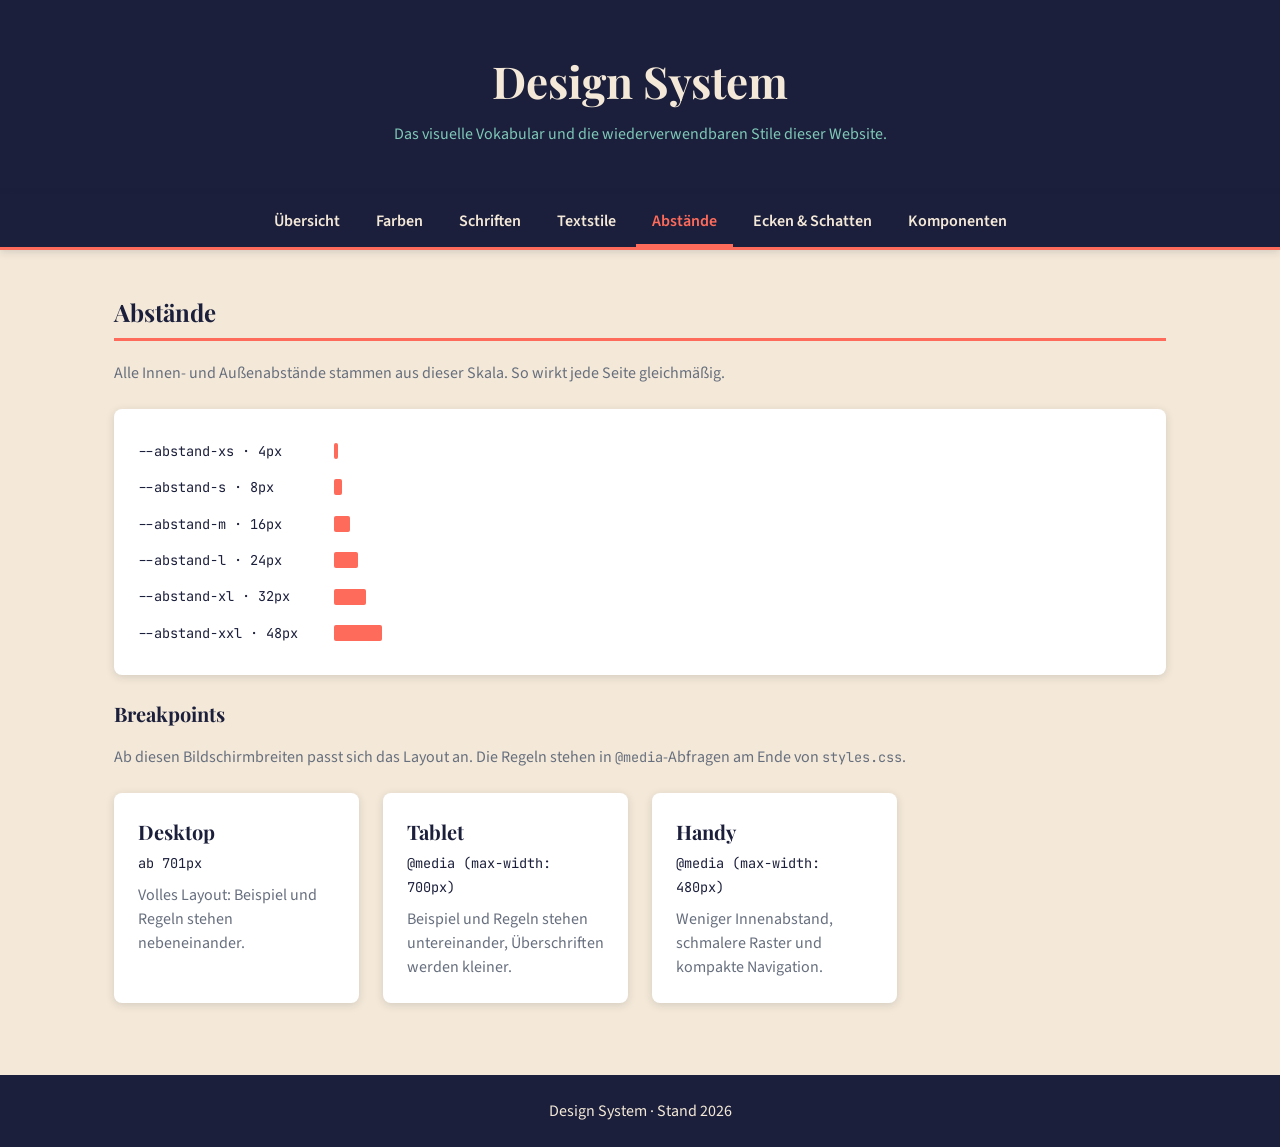
==== abstaende.html @ 969b1268 "Codecademy-Projekt: Design System / Style Guide Farben, Schriften, Textstile, Abstände, Ecken & Scha" ====
<!doctype html>
<html lang="de">
  <head>
    <meta charset="UTF-8" />
    <meta name="viewport" content="width=device-width, initial-scale=1.0" />
    <title>Abstände · Design System</title>
    <link rel="preconnect" href="https://fonts.googleapis.com" />
    <link rel="preconnect" href="https://fonts.gstatic.com" crossorigin />
    <link
      rel="stylesheet"
      href="https://fonts.googleapis.com/css2?family=JetBrains+Mono:wght@400;700&family=Playfair+Display:ital,wght@0,400;0,700;1,400&family=Source+Sans+3:ital,wght@0,300;0,400;0,600;0,700;1,400&display=swap"
    />
    <link rel="stylesheet" href="styles.css" />
  </head>
  <body>
    <header class="page-header">
      <h1><a href="index.html">Design System</a></h1>
      <p>
        Das visuelle Vokabular und die wiederverwendbaren Stile dieser Website.
      </p>
    </header>

    <nav class="site-nav">
      <a href="index.html">Übersicht</a>
      <a href="farben.html">Farben</a>
      <a href="schriften.html">Schriften</a>
      <a href="textstile.html">Textstile</a>
      <a href="abstaende.html" aria-current="page">Abstände</a>
      <a href="formen.html">Ecken &amp; Schatten</a>
      <a href="komponenten.html">Komponenten</a>
    </nav>

    <main>
      <section id="abstaende" class="section">
        <h2>Abstände</h2>
        <p class="section-intro">
          Alle Innen- und Außenabstände stammen aus dieser Skala. So wirkt jede
          Seite gleichmäßig.
        </p>

        <div class="demo-card spacing-list">
          <div class="spacing-row">
            <code>--abstand-xs · 4px</code>
            <div class="spacing-bar" style="width: 4px"></div>
          </div>
          <div class="spacing-row">
            <code>--abstand-s · 8px</code>
            <div class="spacing-bar" style="width: 8px"></div>
          </div>
          <div class="spacing-row">
            <code>--abstand-m · 16px</code>
            <div class="spacing-bar" style="width: 16px"></div>
          </div>
          <div class="spacing-row">
            <code>--abstand-l · 24px</code>
            <div class="spacing-bar" style="width: 24px"></div>
          </div>
          <div class="spacing-row">
            <code>--abstand-xl · 32px</code>
            <div class="spacing-bar" style="width: 32px"></div>
          </div>
          <div class="spacing-row">
            <code>--abstand-xxl · 48px</code>
            <div class="spacing-bar" style="width: 48px"></div>
          </div>
        </div>

        <h3 class="subsection-title">Breakpoints</h3>
        <p class="section-intro">
          Ab diesen Bildschirmbreiten passt sich das Layout an. Die Regeln
          stehen in <code>@media</code>-Abfragen am Ende von
          <code>styles.css</code>.
        </p>

        <div class="breakpoint-list">
          <div class="breakpoint-card">
            <span class="breakpoint-name">Desktop</span>
            <code>ab 701px</code>
            <p>Volles Layout: Beispiel und Regeln stehen nebeneinander.</p>
          </div>
          <div class="breakpoint-card">
            <span class="breakpoint-name">Tablet</span>
            <code>@media (max-width: 700px)</code>
            <p>
              Beispiel und Regeln stehen untereinander, Überschriften werden
              kleiner.
            </p>
          </div>
          <div class="breakpoint-card">
            <span class="breakpoint-name">Handy</span>
            <code>@media (max-width: 480px)</code>
            <p>
              Weniger Innenabstand, schmalere Raster und kompakte Navigation.
            </p>
          </div>
        </div>
      </section>
    </main>

    <footer class="page-footer">
      <p>Design System · Stand 2026</p>
    </footer>
  </body>
</html>
---- styles.css ----
/* ===== Farb-Variablen ===== */
:root {
  --mitternachtstinte: #1B1F3B;
  --korallenglut: #FF6B5B;
  --meeresnebel: rgb(127, 200, 184);
  --sonnenstrahl: hsl(42, 100%, 62%);
  --sandduene: #F4E9D8;
  --schiefergrau: hsl(220, 10%, 45%);
  --sanfter-schatten: rgba(27, 31, 59, 0.15);
  --rubinrot: hsla(355, 75%, 45%, 1);
}

/* ===== Schrift-Variablen ===== */
:root {
  --schrift-ueberschrift: 'Playfair Display', Georgia, serif;
  --schrift-text: 'Source Sans 3', Arial, sans-serif;
  --schrift-code: 'JetBrains Mono', 'Courier New', monospace;
}

/* ===== Abstands-, Ecken- und Schatten-Variablen ===== */
:root {
  --abstand-xs: 4px;
  --abstand-s: 8px;
  --abstand-m: 16px;
  --abstand-l: 24px;
  --abstand-xl: 32px;
  --abstand-xxl: 48px;

  --radius-s: 4px;
  --radius-m: 8px;
  --radius-l: 16px;
  --radius-rund: 999px;

  --schatten-s: 0 1px 3px var(--sanfter-schatten);
  --schatten-m: 0 2px 8px var(--sanfter-schatten);
  --schatten-l: 0 8px 24px rgba(27, 31, 59, 0.2);

  --nav-hoehe: 56px;
}

/* ===== Grundlagen ===== */
* {
  box-sizing: border-box;
}

html {
  scroll-behavior: smooth;
}

@media (prefers-reduced-motion: reduce) {
  html {
    scroll-behavior: auto;
  }
}

body {
  margin: 0;
  font-family: var(--schrift-text);
  color: var(--mitternachtstinte);
  background-color: var(--sandduene);
  line-height: 1.5;
}

h1, h2, h3 {
  font-family: var(--schrift-ueberschrift);
}

code {
  font-family: var(--schrift-code);
  font-size: 0.85rem;
}

:focus-visible {
  outline: 3px solid var(--sonnenstrahl);
  outline-offset: 2px;
}

/* ===== Header ===== */
.page-header {
  padding: var(--abstand-xxl) var(--abstand-l);
  text-align: center;
  color: var(--sandduene);
  background-color: var(--mitternachtstinte);
}

.page-header h1 {
  margin: 0 0 var(--abstand-s);
  font-size: 2.75rem;
}

.page-header h1 a {
  color: inherit;
  text-decoration: none;
}

.page-header p {
  margin: 0;
  color: var(--meeresnebel);
}

/* ===== Navigation ===== */
.site-nav {
  position: sticky;
  top: 0;
  z-index: 10;
  display: flex;
  gap: var(--abstand-xs);
  height: var(--nav-hoehe);
  padding: 0 var(--abstand-m);
  overflow-x: auto;
  white-space: nowrap;
  background-color: var(--mitternachtstinte);
  border-bottom: 3px solid var(--korallenglut);
  box-shadow: var(--schatten-m);
}

.site-nav a {
  display: flex;
  align-items: center;
  padding: 0 var(--abstand-m);
  font-weight: 600;
  color: var(--sandduene);
  text-decoration: none;
  transition: color 0.2s;
}

/* Zentriert die Links, ohne sie bei schmalen Bildschirmen links abzuschneiden */
.site-nav a:first-child {
  margin-left: auto;
}

.site-nav a:last-child {
  margin-right: auto;
}

.site-nav a:hover,
.site-nav a[aria-current="page"] {
  color: var(--korallenglut);
}

.site-nav a[aria-current="page"] {
  box-shadow: inset 0 -3px 0 var(--korallenglut);
}

/* ===== Seitenlayout ===== */
main {
  max-width: 1100px;
  margin: 0 auto;
  padding: var(--abstand-l);
}

.section {
  margin-bottom: var(--abstand-xxl);
  scroll-margin-top: calc(var(--nav-hoehe) + var(--abstand-m));
}

.section > h2 {
  padding-bottom: var(--abstand-s);
  border-bottom: 3px solid var(--korallenglut);
}

.section-intro {
  margin: 0 0 var(--abstand-l);
  color: var(--schiefergrau);
}

.subsection-title {
  margin: var(--abstand-l) 0 var(--abstand-m);
  font-size: 1.25rem;
}

/* ===== Footer ===== */
.page-footer {
  padding: var(--abstand-l);
  text-align: center;
  color: var(--sandduene);
  background-color: var(--mitternachtstinte);
}

.page-footer p {
  margin: 0;
}

/* ===== Farben-Sektion ===== */
.color-grid {
  display: grid;
  grid-template-columns: repeat(auto-fill, minmax(220px, 1fr));
  gap: var(--abstand-l);
}

.color-card {
  overflow: hidden;
  border-radius: var(--radius-m);
  background-color: white;
  box-shadow: var(--schatten-m);
  transition: transform 0.2s, box-shadow 0.2s;
}

.color-card:hover {
  transform: translateY(-4px);
  box-shadow: var(--schatten-l);
}

.color-swatch {
  height: 120px;
  border-bottom: 1px solid var(--sanfter-schatten);
}

.color-info {
  padding: var(--abstand-m);
  /* lange deutsche Wörter in schmalen Karten trennen */
  hyphens: auto;
  overflow-wrap: break-word;
}

.color-info h3 {
  margin: 0 0 var(--abstand-xs);
}

.color-info code {
  display: inline-block;
  padding: 2px 6px;
  border-radius: var(--radius-s);
  background-color: var(--sandduene);
}

.color-info p {
  margin: var(--abstand-s) 0 0;
  color: var(--schiefergrau);
  font-size: 0.9rem;
}

.mitternachtstinte { background-color: var(--mitternachtstinte); }
.korallenglut      { background-color: var(--korallenglut); }
.meeresnebel       { background-color: var(--meeresnebel); }
.sonnenstrahl      { background-color: var(--sonnenstrahl); }
.sandduene         { background-color: var(--sandduene); }
.schiefergrau      { background-color: var(--schiefergrau); }
.sanfter-schatten  { background-color: var(--sanfter-schatten); }
.rubinrot          { background-color: var(--rubinrot); }

/* ===== Schriften-Sektion ===== */
.font-card {
  margin-bottom: var(--abstand-l);
  padding: var(--abstand-l);
  border-radius: var(--radius-m);
  background-color: white;
  box-shadow: var(--schatten-m);
}

.font-name {
  margin: 0;
  font-size: 1.75rem;
}

.font-usage {
  margin: var(--abstand-xs) 0 var(--abstand-m);
  color: var(--schiefergrau);
}

.font-style {
  padding: 12px 0;
  border-top: 1px solid var(--sanfter-schatten);
}

.style-label {
  font-family: var(--schrift-code);
  font-size: 0.8rem;
  color: var(--schiefergrau);
}

.font-style p {
  margin: var(--abstand-xs) 0 0;
  font-size: 1rem;
}

.playfair    { font-family: var(--schrift-ueberschrift); }
.source-sans { font-family: var(--schrift-text); }
.mono        { font-family: var(--schrift-code); }

.font-style p.mono          { font-size: 0.95rem; }
.font-style p.sample-large  { font-size: 2rem; line-height: 1.2; }
.font-style p.sample-medium { font-size: 1.5rem; }

.light     { font-weight: 300; }
.semibold  { font-weight: 600; }
.bold      { font-weight: 700; }
.italic    { font-style: italic; }
.underline { text-decoration: underline; }

/* ===== Demo-Karten (Beispiel links, Regeln rechts) ===== */
.demo-card {
  display: grid;
  /* minmax(0, …) verhindert, dass lange Code-Zeilen die Karte verbreitern */
  grid-template-columns: minmax(0, 1fr) minmax(0, 1fr);
  gap: var(--abstand-l);
  align-items: center;
  margin-bottom: var(--abstand-l);
  padding: var(--abstand-l);
  border-radius: var(--radius-m);
  background-color: white;
  box-shadow: var(--schatten-m);
}

.demo-preview {
  min-width: 0;
}

.demo-rules {
  margin: 0;
  padding: var(--abstand-m);
  overflow-x: auto;
  border-radius: 6px;
  background-color: var(--sandduene);
}

/* ===== Textstile ===== */
.ts-hauptueberschrift {
  margin: var(--abstand-s) 0 0;
  font-family: var(--schrift-ueberschrift);
  font-size: 3rem;
  font-weight: 700;
  line-height: 1.1;
  letter-spacing: -0.5px;
  color: var(--mitternachtstinte);
}

.ts-zwischenueberschrift {
  margin: var(--abstand-s) 0 0;
  font-family: var(--schrift-ueberschrift);
  font-size: 2rem;
  font-weight: 700;
  line-height: 1.2;
  color: var(--mitternachtstinte);
}

.ts-unterueberschrift {
  margin: var(--abstand-s) 0 0;
  font-family: var(--schrift-text);
  font-size: 1.25rem;
  font-weight: 600;
  text-transform: uppercase;
  letter-spacing: 1px;
  color: var(--korallenglut);
}

.ts-fliesstext {
  margin: var(--abstand-s) 0 0;
  font-family: var(--schrift-text);
  font-size: 1rem;
  font-weight: 400;
  line-height: 1.6;
  color: var(--mitternachtstinte);
}

.ts-link {
  font-family: var(--schrift-text);
  font-size: 1rem;
  font-weight: 600;
  color: var(--korallenglut);
  text-decoration: underline;
  text-underline-offset: 3px;
}

.ts-zitat {
  margin: var(--abstand-s) 0 0;
  padding-left: var(--abstand-m);
  font-family: var(--schrift-ueberschrift);
  font-size: 1.25rem;
  font-style: italic;
  font-weight: 400;
  border-left: 4px solid var(--sonnenstrahl);
}

.ts-figure {
  margin: var(--abstand-s) 0 0;
}

.ts-bildunterschrift {
  font-family: var(--schrift-text);
  font-size: 0.875rem;
  font-weight: 300;
  color: var(--schiefergrau);
}

/* ===== Abstände-Sektion ===== */
.spacing-list {
  display: block;
}

.spacing-row {
  display: flex;
  align-items: center;
  gap: var(--abstand-m);
  padding: var(--abstand-s) 0;
}

.spacing-row code {
  width: 180px;
  flex-shrink: 0;
}

.spacing-bar {
  height: var(--abstand-m);
  border-radius: 2px;
  background-color: var(--korallenglut);
}

/* ===== Ecken & Schatten-Sektion ===== */
.shape-grid {
  display: grid;
  grid-template-columns: repeat(auto-fill, minmax(200px, 1fr));
  gap: var(--abstand-l);
}

.shape-tile {
  display: flex;
  flex-direction: column;
  justify-content: center;
  gap: var(--abstand-s);
  min-height: 120px;
  padding: var(--abstand-m);
  text-align: center;
  background-color: white;
}

.shape-tile span {
  font-weight: 600;
}

.shape-tile code {
  color: var(--schiefergrau);
  overflow-wrap: anywhere;
}

.radius-s,
.radius-m,
.radius-l,
.radius-rund {
  border: 2px solid var(--mitternachtstinte);
}

.radius-s    { border-radius: var(--radius-s); }
.radius-m    { border-radius: var(--radius-m); }
.radius-l    { border-radius: var(--radius-l); }
.radius-rund { border-radius: var(--radius-rund); }

.schatten-s { border-radius: var(--radius-m); box-shadow: var(--schatten-s); }
.schatten-m { border-radius: var(--radius-m); box-shadow: var(--schatten-m); }
.schatten-l { border-radius: var(--radius-m); box-shadow: var(--schatten-l); }

/* ===== Buttons ===== */
.btn {
  display: inline-block;
  text-decoration: none;
  padding: 12px var(--abstand-l);
  font-family: var(--schrift-text);
  font-size: 1rem;
  font-weight: 600;
  border: 2px solid transparent;
  border-radius: var(--radius-m);
  cursor: pointer;
  transition: background-color 0.2s, color 0.2s, transform 0.2s, box-shadow 0.2s;
}

.btn:hover {
  transform: translateY(-2px);
  box-shadow: var(--schatten-m);
}

.btn:active {
  transform: translateY(0);
}

.btn-primaer {
  color: var(--mitternachtstinte);
  background-color: var(--korallenglut);
}

.btn-sekundaer {
  color: var(--mitternachtstinte);
  background-color: var(--meeresnebel);
}

.btn-umriss {
  color: var(--mitternachtstinte);
  background-color: transparent;
  border-color: var(--mitternachtstinte);
}

.btn-umriss:hover {
  color: var(--sandduene);
  background-color: var(--mitternachtstinte);
}

.btn-gefahr {
  color: white;
  background-color: var(--rubinrot);
}

.btn:disabled {
  opacity: 0.5;
  cursor: not-allowed;
  transform: none;
  box-shadow: none;
}

/* ===== Formularfelder ===== */
.form-field {
  display: flex;
  flex-direction: column;
  gap: var(--abstand-xs);
  margin-top: var(--abstand-s);
}

.form-field + .form-field {
  margin-top: var(--abstand-m);
}

.form-field label {
  font-weight: 600;
}

.input {
  width: 100%;
  padding: 10px 12px;
  font-family: var(--schrift-text);
  font-size: 1rem;
  color: var(--mitternachtstinte);
  background-color: white;
  border: 2px solid var(--sanfter-schatten);
  border-radius: var(--radius-m);
  transition: border-color 0.2s, box-shadow 0.2s;
}

textarea.input {
  resize: vertical;
}

.input:focus-visible {
  outline: none;
  border-color: var(--korallenglut);
  box-shadow: 0 0 0 3px rgba(255, 107, 91, 0.25);
}

.input-fehler {
  border-color: var(--rubinrot);
}

.feld-fehler {
  font-size: 0.875rem;
  color: var(--rubinrot);
}

.checkbox {
  display: flex;
  align-items: center;
  gap: var(--abstand-s);
  margin-top: var(--abstand-s);
  cursor: pointer;
}

.checkbox input {
  width: 18px;
  height: 18px;
  accent-color: var(--korallenglut);
}

/* ===== Hinweisboxen ===== */
.alert-stack {
  display: flex;
  flex-direction: column;
  gap: var(--abstand-m);
}

.alert {
  padding: var(--abstand-m);
  border-left: 4px solid;
  border-radius: var(--radius-m);
}

.alert-erfolg {
  border-color: var(--meeresnebel);
  background-color: rgba(127, 200, 184, 0.2);
}

.alert-warnung {
  border-color: var(--sonnenstrahl);
  background-color: hsla(42, 100%, 62%, 0.2);
}

.alert-fehler {
  border-color: var(--rubinrot);
  background-color: hsla(355, 75%, 45%, 0.1);
}

/* ===== Badges ===== */
.badge-row {
  display: flex;
  flex-wrap: wrap;
  gap: var(--abstand-s);
}

.badge {
  display: inline-block;
  padding: 2px 10px;
  font-size: 0.75rem;
  font-weight: 700;
  text-transform: uppercase;
  letter-spacing: 0.5px;
  border-radius: var(--radius-rund);
}

.badge-neu     { color: var(--mitternachtstinte); background-color: var(--korallenglut); }
.badge-erfolg  { color: var(--mitternachtstinte); background-color: var(--meeresnebel); }
.badge-hinweis { color: var(--mitternachtstinte); background-color: var(--sonnenstrahl); }
.badge-neutral { color: var(--schiefergrau); background-color: var(--sandduene); }

/* ===== Karte ===== */
.karte {
  max-width: 320px;
  overflow: hidden;
  border-radius: var(--radius-l);
  background-color: white;
  box-shadow: var(--schatten-m);
}

.karte-bild {
  height: 140px;
  background: linear-gradient(135deg, var(--korallenglut), var(--sonnenstrahl));
}

.karte-inhalt {
  padding: var(--abstand-l);
}

.karte-titel {
  margin: var(--abstand-s) 0;
  font-family: var(--schrift-ueberschrift);
  font-size: 1.25rem;
}

.karte-inhalt p {
  margin: 0 0 var(--abstand-m);
  color: var(--schiefergrau);
}

/* ===== Übersichtsseite ===== */
.overview-grid {
  display: grid;
  grid-template-columns: repeat(auto-fill, minmax(280px, 1fr));
  gap: var(--abstand-l);
}

.overview-card {
  display: block;
  overflow: hidden;
  color: inherit;
  text-decoration: none;
  border-radius: var(--radius-m);
  background-color: white;
  box-shadow: var(--schatten-m);
  transition: transform 0.2s, box-shadow 0.2s;
}

.overview-card:hover {
  transform: translateY(-4px);
  box-shadow: var(--schatten-l);
}

.overview-card h3 {
  margin: var(--abstand-m) var(--abstand-l) var(--abstand-xs);
}

.overview-card p {
  margin: 0 var(--abstand-l) var(--abstand-l);
  color: var(--schiefergrau);
}

.overview-preview {
  display: flex;
  align-items: center;
  justify-content: center;
  gap: var(--abstand-s);
  height: 120px;
  background-color: var(--sandduene);
}

.preview-bars {
  flex-direction: column;
  align-items: flex-start;
  padding-left: 40%;
}

.dot {
  width: 32px;
  height: 32px;
  border-radius: var(--radius-rund);
}

.preview-glyph {
  font-size: 3rem;
  line-height: 1;
}

.preview-shape {
  width: 64px;
  height: 64px;
  border-radius: var(--radius-l);
  background-color: white;
  box-shadow: var(--schatten-l);
}

/* ===== Breakpoints ===== */
.breakpoint-list {
  display: grid;
  grid-template-columns: repeat(auto-fill, minmax(240px, 1fr));
  gap: var(--abstand-l);
}

.breakpoint-card {
  padding: var(--abstand-l);
  border-radius: var(--radius-m);
  background-color: white;
  box-shadow: var(--schatten-m);
}

.breakpoint-name {
  display: block;
  margin-bottom: var(--abstand-xs);
  font-family: var(--schrift-ueberschrift);
  font-size: 1.25rem;
  font-weight: 700;
}

.breakpoint-card p {
  margin: var(--abstand-s) 0 0;
  color: var(--schiefergrau);
}

/* ===== Responsive: Tablet & Handy (bis 700px) ===== */
@media (max-width: 700px) {
  .page-header {
    padding: var(--abstand-xl) var(--abstand-m);
  }

  .page-header h1 {
    font-size: 2.25rem;
  }

  .demo-card {
    grid-template-columns: minmax(0, 1fr);
  }

  .ts-hauptueberschrift {
    font-size: 2.25rem;
  }

  .ts-zwischenueberschrift {
    font-size: 1.75rem;
  }

  .font-style p.sample-large {
    font-size: 1.5rem;
  }

  .font-style p.sample-medium {
    font-size: 1.25rem;
  }
}

/* ===== Responsive: Handy (bis 480px) ===== */
@media (max-width: 480px) {
  main {
    padding: var(--abstand-m);
  }

  .page-header h1 {
    font-size: 1.875rem;
  }

  .site-nav {
    padding: 0 var(--abstand-s);
  }

  .site-nav a {
    padding: 0 var(--abstand-s);
    font-size: 0.95rem;
  }

  .section {
    margin-bottom: var(--abstand-xl);
  }

  .color-grid,
  .shape-grid {
    grid-template-columns: repeat(auto-fill, minmax(140px, 1fr));
    gap: var(--abstand-m);
  }

  .color-swatch {
    height: 80px;
  }

  .overview-grid,
  .breakpoint-list {
    grid-template-columns: 1fr;
    gap: var(--abstand-m);
  }

  .font-card,
  .demo-card {
    padding: var(--abstand-m);
  }

  .spacing-row code {
    width: 140px;
    font-size: 0.75rem;
  }

  .karte {
    max-width: none;
  }
}
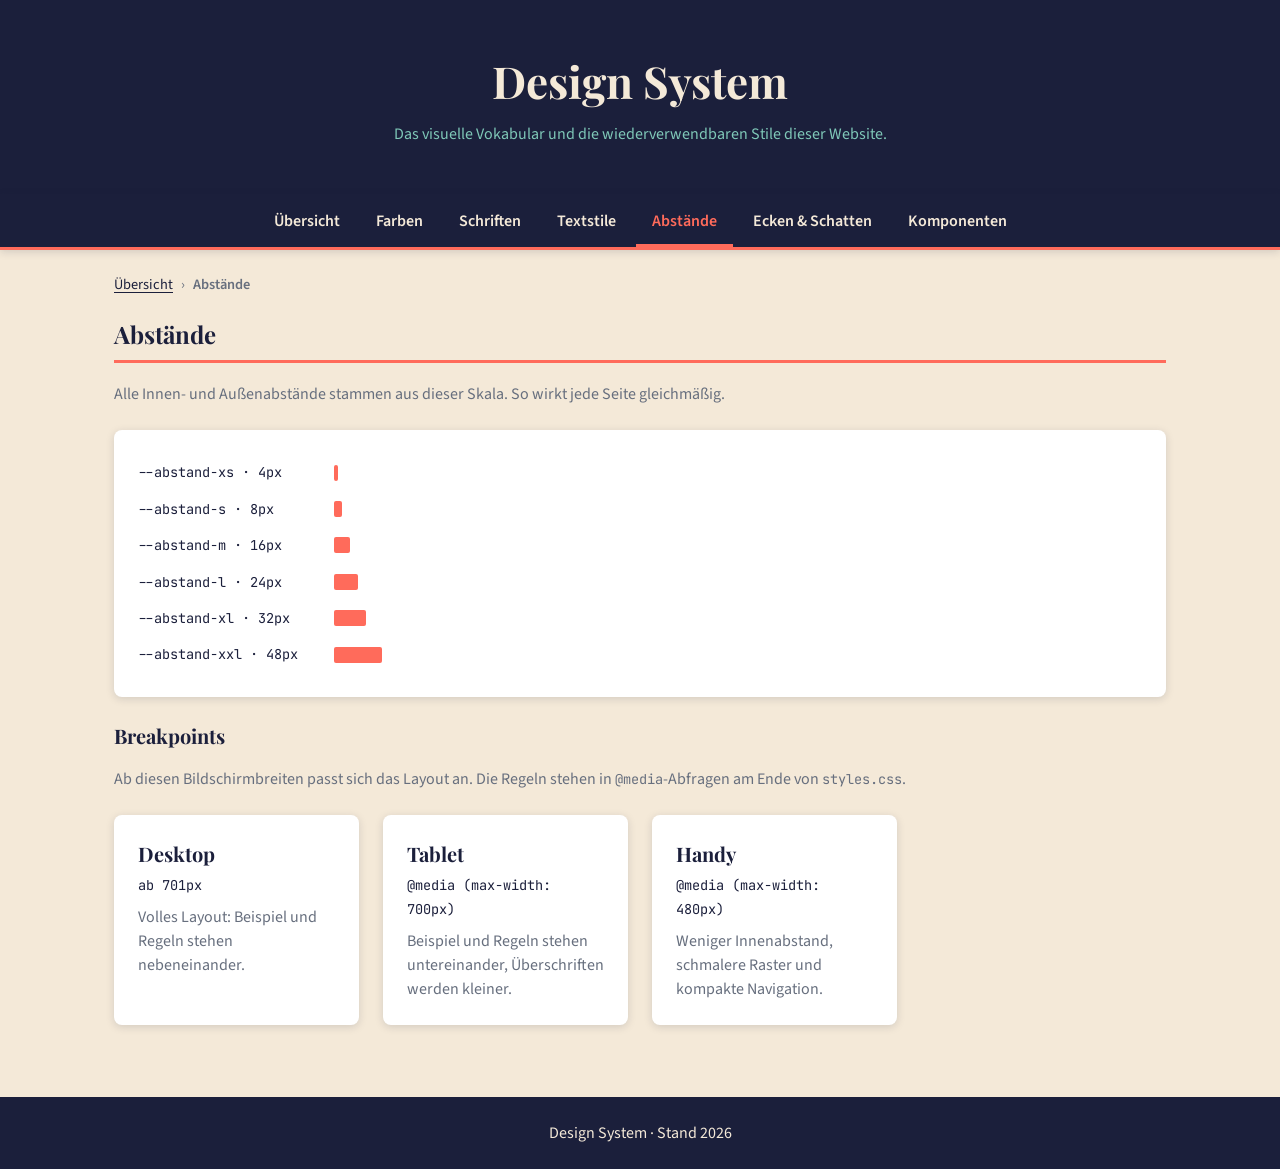
==== commit 6f3d6fe1: "Breadcrumb hinzugefügt" ====
--- a/abstaende.html
+++ b/abstaende.html
@@ -31,6 +31,13 @@
     </nav>
 
     <main>
+      <nav class="breadcrumb" aria-label="Breadcrumb">
+        <ol>
+          <li><a href="index.html">Übersicht</a></li>
+          <li><span aria-current="page">Abstände</span></li>
+        </ol>
+      </nav>
+
       <section id="abstaende" class="section">
         <h2>Abstände</h2>
         <p class="section-intro">
--- a/styles.css
+++ b/styles.css
@@ -140,6 +140,46 @@
 
 .site-nav a[aria-current="page"] {
   box-shadow: inset 0 -3px 0 var(--korallenglut);
+}
+
+/* ===== Breadcrumb ===== */
+.breadcrumb {
+  margin-bottom: var(--abstand-m);
+  font-size: 0.9rem;
+}
+
+.breadcrumb ol {
+  display: flex;
+  flex-wrap: wrap;
+  gap: var(--abstand-s);
+  margin: 0;
+  padding: 0;
+  list-style: none;
+}
+
+.breadcrumb li + li::before {
+  content: "›";
+  margin-right: var(--abstand-s);
+  color: var(--schiefergrau);
+}
+
+.breadcrumb a {
+  color: var(--mitternachtstinte);
+  text-decoration: underline;
+  text-underline-offset: 3px;
+}
+
+.breadcrumb a:hover {
+  color: var(--korallenglut);
+}
+
+.breadcrumb [aria-current="page"] {
+  font-weight: 600;
+  color: var(--schiefergrau);
+}
+
+.breadcrumb-demo {
+  margin: var(--abstand-s) 0 0;
 }
 
 /* ===== Seitenlayout ===== */
